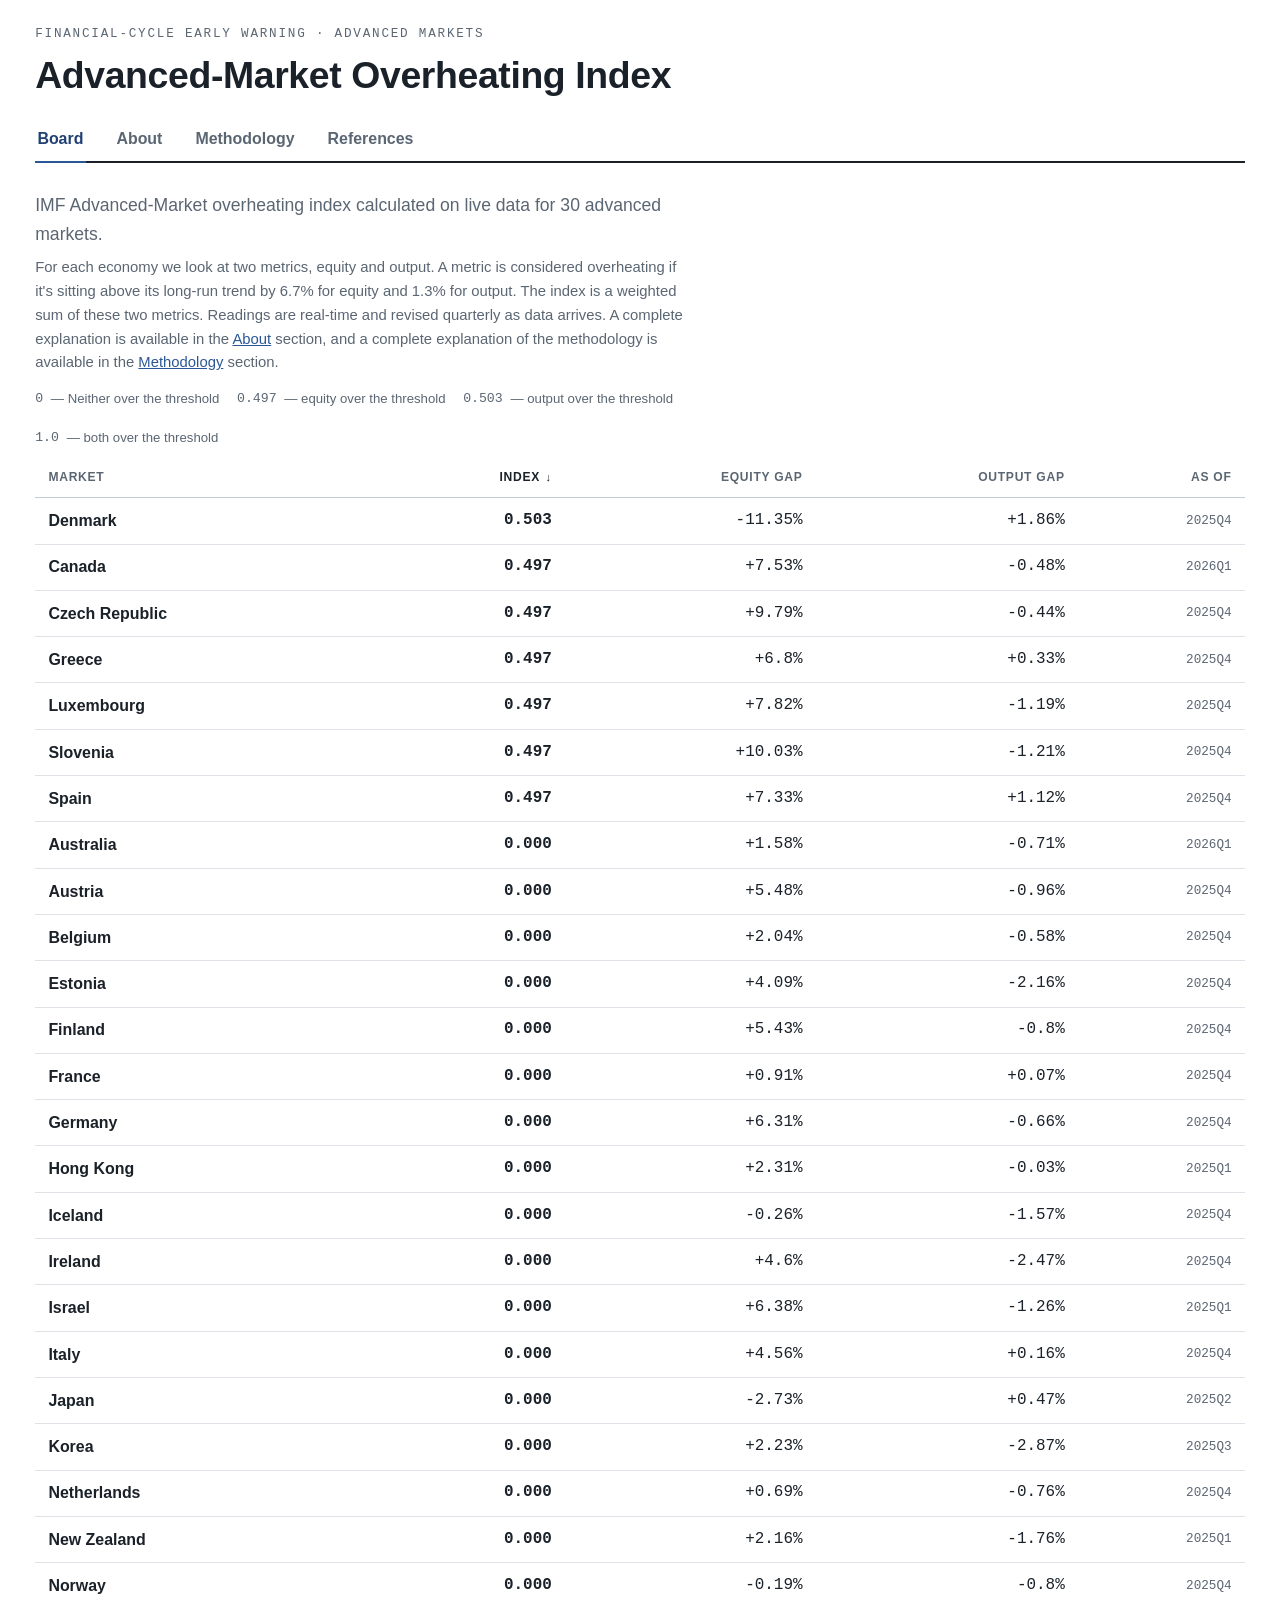
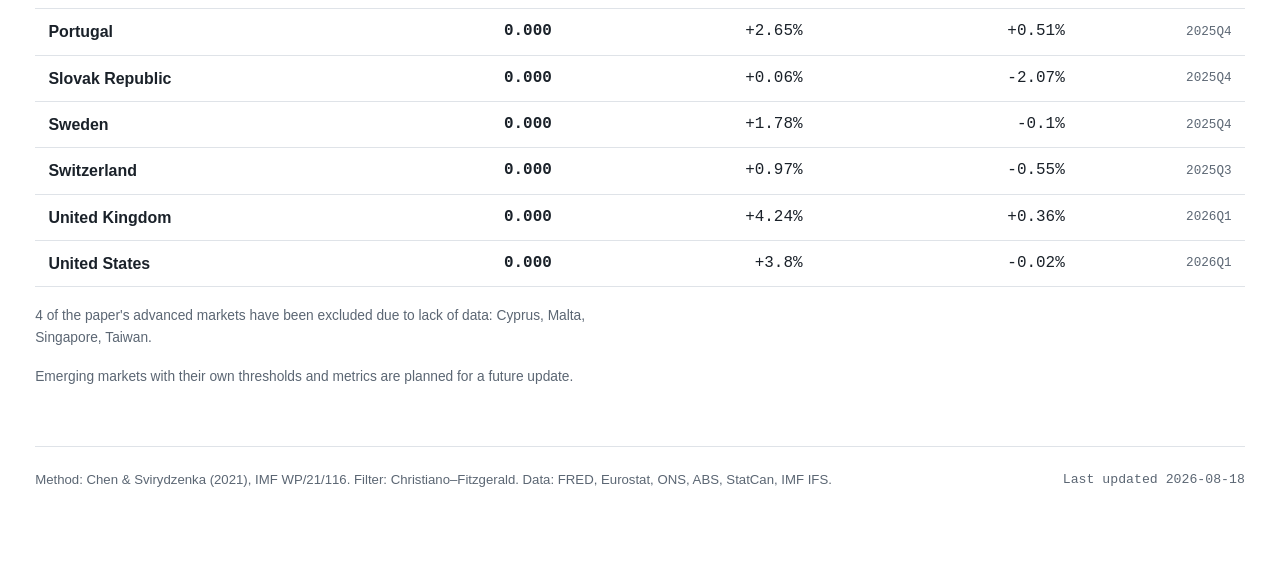
==== docs/index.html @ 06707bc1 "Advanced Market Overheating index" ====
<!doctype html>
<html lang="en">
<head>
<meta charset="utf-8">
<meta name="viewport" content="width=device-width,initial-scale=1">
<title>Advanced-Market Overheating Index</title>
<link rel="icon" href="data:image/svg+xml,<svg xmlns=%22http://www.w3.org/2000/svg%22 viewBox=%220 0 100 100%22><text y=%22.9em%22 font-size=%2290%22>🌡️</text></svg>">
<link rel="stylesheet" href="styles.css">
</head>
<body>
<div id="tt" role="status" aria-live="off"></div>
<div id="qmenu"></div>

<main class="wrap">
  <div class="mast">
    <div class="kicker">Financial-cycle early warning &middot; Advanced markets</div>
    <h1>Advanced-Market Overheating Index</h1>
    <nav class="tabs">
      <a class="tab active" href="index.html">Board</a>
      <a class="tab" href="about.html">About</a>
      <a class="tab" href="methodology.html">Methodology</a>
      <a class="tab" href="references.html">References</a>
    </nav>
  </div>

  <!-- ===================== BOARD ===================== -->
  <div class="view active" id="board">
    <section style="margin-top:26px">
      <div class="sec-head">
        <p class="lede">IMF Advanced-Market overheating index calculated on live data for
          <span id="ovN"></span> advanced markets.</p>
        <p class="boardnote">For each economy we look at two metrics, equity and output.
          A metric is considered overheating if it's sitting above its long-run trend by
          6.7% for equity and 1.3% for output. The index is a weighted sum of these two
          metrics. Readings are real-time and revised quarterly as data arrives.
          A complete explanation is available in the <a href="about.html">About</a>
          section, and a complete explanation of the methodology is available in the
          <a href="methodology.html">Methodology</a> section.</p>
        <div class="strip-legend" style="margin-top:12px">
          <span><span class="mono">0</span> — Neither over the threshold</span>
          <span><span class="mono">0.497</span> — equity over the threshold</span>
          <span><span class="mono">0.503</span> — output over the threshold</span>
          <span><span class="mono">1.0</span> — both over the threshold</span>
        </div>
      </div>
      <table class="board" id="board-table">
        <thead><tr>
          <th data-sort="name">Market</th>
          <th data-sort="oi"  class="r" aria-sort="descending">Index</th>
          <th data-sort="eq"  class="r">Equity gap</th>
          <th data-sort="gd"  class="r">Output gap</th>
          <th data-sort="q"   class="r">As of</th>
        </tr></thead>
        <tbody></tbody>
      </table>
      <p class="cap" id="coverage"></p>
      <p class="cap">Emerging markets with their own thresholds and metrics are planned for a future update.</p>
    </section>
    <footer>
      <span>Method: Chen &amp; Svirydzenka (2021), IMF WP/21/116. Filter: Christiano–Fitzgerald.
        Data: FRED, Eurostat, ONS, ABS, StatCan, IMF IFS.</span>
      <span id="ovVintage" class="mono"></span>
    </footer>
  </div>

  <!-- ===================== DETAIL ===================== -->
  <div class="view" id="detail">
    <button class="backbtn" id="back">&larr; All markets</button>
    <p class="eyebrow" id="dEyebrow">Advanced-market overheating</p>
    <div class="verdict" id="verdict"></div>
    <section>
      <figure>
        <div class="fig-head">
          <span class="fig-title">Real equity-price gap</span>
          <span class="fig-note">threshold <span class="mono">+6.7%</span> &middot; band 8–22 quarters</span>
        </div>
        <div id="chartEquity"></div>
      </figure>
      <figure>
        <div class="fig-head">
          <span class="fig-title">Output gap</span>
          <span class="fig-note">threshold <span class="mono">+1.3%</span> &middot; band 3–51 quarters</span>
        </div>
        <div id="chartGdp"></div>
      </figure>
    </section>
    <section>
      <div class="sec-head">
        <h2>The signal each quarter</h2>
        <p>Each cell is what the index would have measured at each quarter.
          Dark underlines mark systemic banking crises as defined by Laeven&ndash;Valencia
          (2026 update, WP/26/94). Because the crisis window is capped at five years,
          a fading tail indicates that the episode may have continued beyond that limit,
          but after the cap it is no longer considered a formal crisis by the database.
          The database observes 1970&ndash;2025.</p>
      </div>
      <figure>
        <div id="strip"></div>
        <div class="strip-legend">
          <span><span class="swatch" style="background:var(--calm)"></span> Calm</span>
          <span><span class="swatch" style="background:var(--heat-1)"></span> One signal over threshold</span>
          <span><span class="swatch" style="background:var(--heat-2)"></span> Both over threshold</span>
          <span><span class="swatch-line"></span> Systemic banking crisis, as defined by
            <a href="https://www.imf.org/en/publications/wp/issues/2026/05/14/systemic-banking-crises-database-1970-2025-576036" target="_blank" rel="noopener">Laeven &amp; Valencia</a></span>
          <span id="lvDots"><span class="swatch-dots"></span> Time not covered by Laeven &amp; Valencia (1970&ndash;2025)</span>
        </div>
      </figure>
      <div class="callout" id="dCaveat"></div>
    </section>
  </div>
</main>

<script src="index_data.js"></script>
<script>
const $=(s,el=document)=>el.querySelector(s);
const NS="http://www.w3.org/2000/svg";
const el=(t,a,p)=>{const e=document.createElementNS(NS,t);for(const k in a)e.setAttribute(k,a[k]);if(p)p.appendChild(e);return e;};
const qNum=q=>{const m=/^(\d{4})Q(\d)$/.exec(q);return +m[1]+(+m[2]-1)/4;};
const css=v=>getComputedStyle(document.documentElement).getPropertyValue(v).trim();
const byName=Object.fromEntries(DATA.countries.map(c=>[c.name,c]));
const tt=$("#tt");
function showTT(html,x,y){tt.innerHTML=html;tt.style.opacity=1;const w=tt.offsetWidth,h=tt.offsetHeight;
  let L=x+14,T=y-h-12;if(L+w>innerWidth-8)L=x-w-14;if(T<8)T=y+16;tt.style.left=L+"px";tt.style.top=T+"px";}
function hideTT(){tt.style.opacity=0;}
const sign=v=>(v>0?"+":"")+v;

/* ---------- board grid ---------- */
(function(){
  $("#ovN").textContent=DATA.summary.n;
  const tbody=$("#board-table tbody");
  const key={name:c=>c.name,oi:c=>c.latest.oi,eq:c=>c.latest.eq,gd:c=>c.latest.gd,q:c=>c.latest.q};
  let sortBy="oi",desc=true;
  function draw(){
    const rows=[...DATA.countries].sort((a,b)=>{
      const x=key[sortBy](a),y=key[sortBy](b);
      const d=typeof x==="string"?x.localeCompare(y):x-y;
      return (desc?-d:d)||a.name.localeCompare(b.name);   // name breaks every tie
    });
    tbody.innerHTML="";
    rows.forEach(c=>{
      const L=c.latest,tr=document.createElement("tr");
      tr.tabIndex=0; tr.setAttribute("role","link");
      tr.setAttribute("aria-label",`${c.name}, index ${L.oi.toFixed(3)}, equity gap ${sign(L.eq)} percent, output gap ${sign(L.gd)} percent, as of ${L.q}`);
      tr.innerHTML=`<td class="nm">${c.name}</td>
        <td class="oi">${L.oi.toFixed(3)}</td>
        <td class="num">${sign(L.eq)}%</td>
        <td class="num">${sign(L.gd)}%</td>
        <td class="q">${L.q}</td>`;
      tr.addEventListener("click",()=>showDetail(c.name));
      tr.addEventListener("keydown",e=>{if(e.key==="Enter"||e.key===" "){e.preventDefault();showDetail(c.name);}});
      tbody.appendChild(tr);
    });
    $("#board-table").querySelectorAll("th[data-sort]").forEach(th=>{
      const on=th.dataset.sort===sortBy;
      th.classList.toggle("sorted",on);
      if(on)th.setAttribute("aria-sort",desc?"descending":"ascending"); else th.removeAttribute("aria-sort");
    });
  }
  $("#board-table").querySelectorAll("th[data-sort]").forEach(th=>{
    th.addEventListener("click",()=>{
      const k=th.dataset.sort;
      if(k===sortBy)desc=!desc; else {sortBy=k;desc=k!=="name";}  // text sorts A-Z, numbers high-first
      draw();
    });
  });
  draw();
  $("#coverage").innerHTML=`${DATA.dropped.length} of the paper's advanced markets have been
    excluded due to lack of data: ${DATA.dropped.join(", ")}.`;
  const vs=DATA.countries.map(c=>c.vintage).filter(Boolean).sort();
  $("#ovVintage").textContent="Last updated "+(vs[vs.length-1]||"");
})();

/* ---------- charts ---------- */
function niceTicks(a,b,n){const span=b-a,step0=span/n,mag=Math.pow(10,Math.floor(Math.log10(step0)));
  const norm=step0/mag,step=(norm>=5?5:norm>=2?2:norm>=1?1:0.5)*mag;
  const out=[];for(let t=Math.ceil(a/step)*step;t<=b+1e-9;t+=step)out.push(+t.toFixed(2));return out;}
function lineChart(hostSel,opts){
  const host=$(hostSel); host.innerHTML="";
  const {pts,threshold,name}=opts, W=880,H=opts.height||230,padL=44,padR=16,padT=16,padB=26;
  const xs=[],ys=[];pts.forEach(p=>{if(p.y!=null){xs.push(p.x);ys.push(p.y);}});
  if(!xs.length)return; if(threshold!=null)ys.push(threshold);
  const x0=Math.min(...xs),x1=Math.max(...xs);let y0=Math.min(...ys),y1=Math.max(...ys);
  const pad=(y1-y0)*0.1||1;y0-=pad;y1+=pad;
  const sx=v=>padL+(v-x0)/(x1-x0)*(W-padL-padR),sy=v=>padT+(1-(v-y0)/(y1-y0))*(H-padT-padB);
  const svg=el("svg",{viewBox:`0 0 ${W} ${H}`,class:"chart",role:"img","aria-label":opts.aria||name},host);
  if(threshold!=null){el("rect",{x:padL,y:padT,width:W-padL-padR,height:Math.max(sy(threshold)-padT,0),fill:css('--zone')},svg);}
  niceTicks(y0,y1,4).forEach(tk=>{const gy=sy(tk);
    el("line",{x1:padL,x2:W-padR,y1:gy,y2:gy,stroke:css('--grid'),"stroke-width":1},svg);
    const t=el("text",{x:padL-8,y:gy+3.5,fill:css('--muted'),"font-size":11,"text-anchor":"end","font-family":css('--mono')},svg);
    t.textContent=(tk>0?"+":"")+tk;});
  if(y0<0&&y1>0)el("line",{x1:padL,x2:W-padR,y1:sy(0),y2:sy(0),stroke:css('--border-strong'),"stroke-width":1},svg);
  if(threshold!=null)el("line",{x1:padL,x2:W-padR,y1:sy(threshold),y2:sy(threshold),stroke:css('--heat-1'),"stroke-width":1.5,"stroke-dasharray":"5 4"},svg);
  for(let yr=Math.ceil(x0/10)*10;yr<=x1;yr+=10){const t=el("text",{x:sx(yr),y:H-8,fill:css('--muted'),"font-size":11,"text-anchor":"middle","font-family":css('--mono')},svg);t.textContent=yr;}
  let d="",started=false;pts.forEach(p=>{if(p.y==null){started=false;return;}d+=(started?"L":"M")+sx(p.x).toFixed(1)+" "+sy(p.y).toFixed(1)+" ";started=true;});
  el("path",{d,fill:"none",stroke:css('--data'),"stroke-width":2,"stroke-linejoin":"round","stroke-linecap":"round"},svg);
  const last=[...pts].reverse().find(p=>p.y!=null);
  if(last)el("circle",{cx:sx(last.x),cy:sy(last.y),r:3.4,fill:css('--data'),stroke:css('--surface'),"stroke-width":1.5},svg);
  const cross=el("line",{x1:0,x2:0,y1:padT,y2:H-padB,stroke:css('--border-strong'),"stroke-width":1,opacity:0},svg);
  const dot=el("circle",{r:4,fill:css('--data'),stroke:css('--surface'),"stroke-width":1.5,opacity:0},svg);
  const hit=el("rect",{x:padL,y:padT,width:W-padL-padR,height:H-padT-padB,fill:"transparent"},svg);hit.style.cursor="crosshair";
  svg.addEventListener("mousemove",ev=>{const r=svg.getBoundingClientRect(),mx=(ev.clientX-r.left)/r.width*W;
    let best=null,bd=1e9;pts.forEach(p=>{if(p.y==null)return;const dd=Math.abs(sx(p.x)-mx);if(dd<bd){bd=dd;best=p;}});
    if(!best)return;const gx=sx(best.x);cross.setAttribute("x1",gx);cross.setAttribute("x2",gx);cross.setAttribute("opacity",1);
    dot.setAttribute("cx",gx);dot.setAttribute("cy",sy(best.y));dot.setAttribute("opacity",1);
    showTT(`<div class="tq">${best.q}</div>${name}: <b>${(best.y>0?'+':'')+best.y}%</b>`,ev.clientX,ev.clientY);});
  svg.addEventListener("mouseleave",()=>{hideTT();cross.setAttribute("opacity",0);dot.setAttribute("opacity",0);});
}
function buildStrip(rows,c){
  const crises=c.crises;
  const host=$("#strip");host.innerHTML="";
  // cells are at least 12px wide; short histories stretch to fill the figure exactly,
  // long ones keep the minimum and scroll horizontally
  const MIN=12,H=136,padL=8,padR=8,padT=14,padB=32,n=rows.length;
  const avail=host.clientWidth-padL-padR;
  const cw=Math.max(MIN,avail>0?avail/n:MIN);
  const W=padL+padR+n*cw;
  const x0=qNum(rows[0].q),x1=qNum(rows[n-1].q)+0.25,sx=v=>padL+(v-x0)/(x1-x0)*(W-padL-padR);
  const svg=el("svg",{viewBox:`0 0 ${W} ${H}`,width:W,height:H,class:"stripchart",role:"img","aria-label":"Overheating index by quarter"},host);
  const col=r=>r.oi>=0.99?css('--heat-2'):r.oi>0?css('--heat-1'):css('--calm');
  const yTop=padT,yH=H-padT-padB;
  const gap=Math.max(1.4,cw*0.12);
  rows.forEach((r,i)=>{const rx=sx(qNum(r.q));const rect=el("rect",{x:rx.toFixed(2),y:yTop,width:(cw-gap).toFixed(2),height:yH,rx:1.5,fill:col(r),"data-i":i},svg);rect.style.cursor="pointer";});
  const y0=Math.ceil(qNum(rows[0].q)/5)*5;
  for(let yr=y0;yr<=qNum(rows[n-1].q);yr+=5){const gx=sx(yr);
    el("line",{x1:gx,x2:gx,y1:yTop+yH,y2:yTop+yH+4,stroke:css('--border-strong'),"stroke-width":1},svg);
    const t=el("text",{x:gx,y:H-8,fill:css('--muted'),"font-size":11,"text-anchor":"middle","font-family":css('--mono')},svg);t.textContent=yr;}
  // Laeven-Valencia systemic banking-crisis eras: dark underline beneath the cells.
  // Truncated end dates (durations capped at 5 yrs in the database) trail off in a fade.
  // Outside the observation window of the database (1970-2025) the track turns dotted:
  // there, "no bar" means "no data", not "no crisis".
  const LV0=1970,LV1=2026,yBar=yTop+yH+6,hBar=3.5;  // L&V WP/26/94 observes 1970-2025
  // draw the "not covered" track only when the uncovered span exceeds a year — invisible
  // today, it re-appears by itself as post-2025 quarters accumulate ahead of the next update
  let dotsDrawn=false;
  const dotted=(a,b)=>{if(b-a<=1)return;dotsDrawn=true;
    el("line",{x1:sx(a).toFixed(2),x2:sx(b).toFixed(2),y1:yBar+hBar/2,y2:yBar+hBar/2,
      stroke:css('--border-strong'),"stroke-width":1.5,"stroke-dasharray":"2 5"},svg);};
  dotted(x0,Math.min(x1,LV0));
  dotted(Math.max(x0,LV1),x1);
  const dl=$("#lvDots");if(dl)dl.style.display=dotsDrawn?"":"none";
  if(crises&&crises.length){
    const defs=el("defs",{},svg);
    const gr=el("linearGradient",{id:"lvfade",x1:0,y1:0,x2:1,y2:0},defs);
    el("stop",{offset:"0%","stop-color":css('--ink'),"stop-opacity":.8},gr);
    el("stop",{offset:"100%","stop-color":css('--ink'),"stop-opacity":0},gr);
    crises.forEach(ep=>{
      const xA=Math.max(x0,ep.start),xB=Math.min(x1,ep.end+1);
      if(xB<=xA)return;
      el("rect",{x:sx(xA).toFixed(2),y:yBar,width:(sx(xB)-sx(xA)).toFixed(2),height:hBar,rx:1,
        fill:css('--ink'),opacity:.8},svg);
      if(ep.truncated&&ep.end+1<x1){
        const fB=Math.min(x1,ep.end+2.5);
        el("rect",{x:sx(xB).toFixed(2),y:yBar,width:(sx(fB)-sx(xB)).toFixed(2),height:hBar,
          fill:"url(#lvfade)"},svg);}
    });}
  host.scrollLeft=host.scrollWidth; // land on the most recent quarters
  svg.addEventListener("mousemove",ev=>{const t=ev.target;if(t.tagName!=="rect"||t.getAttribute("data-i")===null){hideTT();return;}
    const r=rows[+t.getAttribute("data-i")];const st=r.oi>=0.99?"Both over threshold":r.oi>0?(r.fe?"Equity over threshold":"Output over threshold"):"Calm";
    const yr=Math.floor(qNum(r.q));
    const ep=(crises||[]).find(e=>yr>=e.start&&yr<=e.end);
    const cx=ep?`<br>Systemic banking crisis${ep.borderline?" (borderline)":""} — L&amp;V`
      :(yr<1970||yr>2025)?`<br>not covered by Laeven–Valencia (1970–2025)`:"";
    showTT(`<div class="tq">${r.q}</div>OI <b>${r.oi.toFixed(3)}</b> &middot; ${st}${cx}`,ev.clientX,ev.clientY);});
  svg.addEventListener("mouseleave",hideTT);
  svg.addEventListener("click",ev=>{const t=ev.target;
    if(t.tagName!=="rect"||t.getAttribute("data-i")===null)return;
    ev.stopPropagation();hideTT();
    openQMenu(c,rows[+t.getAttribute("data-i")],ev.clientX,ev.clientY);});
}
/* click-a-quarter popover: source-data links for the chosen quarter */
const qm=$("#qmenu");
function openQMenu(c,r,x,y){
  const yr=Math.floor(qNum(r.q)),now=new Date().getFullYear();
  const win=rid=>`https://fred.stlouisfed.org/series/${rid}?cosd=${yr-3}-01-01&coed=${Math.min(yr+3,now)}-12-31`;
  const A=(href,txt)=>`<a href="${href}" target="_blank" rel="noopener">${txt} &nearr;</a>`;
  let h=`<div class="tq">${c.name} &middot; ${r.q}</div>`;
  if(c.links.equity)h+=c.links.equity.p==="fred"
    ?A(win(c.links.equity.rid),`Share prices around ${yr} — FRED`)
    :A(`https://db.nomics.world/IMF/IFS/${c.links.equity.rid}`,"Share prices — IMF IFS");
  if(c.links.gdp)h+=c.links.gdp.p==="fred"
    ?A(win(c.links.gdp.rid),`Real GDP around ${yr} — FRED`)
    :A(`https://db.nomics.world/IMF/IFS/${c.links.gdp.rid}`,"Real GDP — IMF IFS");
  const ep=(c.crises||[]).find(e=>yr>=e.start&&yr<=e.end);
  if(ep)h+=`<div class="cx">Systemic banking crisis era (Laeven&ndash;Valencia${ep.borderline?", borderline":""}), ${ep.start}&ndash;${ep.end}${ep.truncated?" (capped)":""}</div>`;
  else if(yr<1970||yr>2025)h+=`<div class="cx">This quarter is outside the Laeven&ndash;Valencia
    database&#39;s observation window (1970&ndash;2025) — it can neither confirm nor rule out
    a crisis here.</div>`;
  qm.innerHTML=h;qm.style.display="block";
  const w=qm.offsetWidth,hh=qm.offsetHeight;
  qm.style.left=Math.min(x+12,innerWidth-w-8)+"px";
  qm.style.top=Math.min(y+12,innerHeight-hh-8)+"px";
}
document.addEventListener("click",e=>{if(qm.style.display==="block"&&!qm.contains(e.target))qm.style.display="none";});
document.addEventListener("keydown",e=>{if(e.key==="Escape")qm.style.display="none";});

/* ---------- detail ---------- */
let current=null;
function renderDetail(c){
  const L=c.latest;
  $("#dEyebrow").textContent=`Advanced-market overheating · ${c.name}`;
  $("#verdict").innerHTML=`
    <div class="dial"><div class="num">${L.oi.toFixed(3)}</div></div>
    <div class="vbody">
      <h2>${c.name} &mdash; ${L.q}</h2>
      <div class="readouts">
        <div class="readout"><div class="k">Equity-price gap</div>
          <div class="v">${sign(L.eq)}% <small>vs +${DATA.thresholds.equity}% threshold</small></div></div>
        <div class="readout"><div class="k">Output gap</div>
          <div class="v">${sign(L.gd)}% <small>vs +${DATA.thresholds.gdp}% threshold</small></div></div>
      </div>
    </div>`;
  lineChart("#chartEquity",{pts:c.equity.map(d=>({q:d.q,x:qNum(d.q),y:d.v})),threshold:DATA.thresholds.equity,name:"Equity gap",aria:`Real equity-price gap for ${c.name}`});
  lineChart("#chartGdp",{pts:c.gdp.map(d=>({q:d.q,x:qNum(d.q),y:d.v})),threshold:DATA.thresholds.gdp,name:"Output gap",height:210,aria:`Output gap for ${c.name}`});
  buildStrip(c.oi_hist,c);
  $("#dCaveat").innerHTML=`<b>Latest reading ${L.q}.</b><br>
    See <a href="methodology.html">Methodology</a> for how real-time readings work.`;
}

/* ---------- view routing (board <-> country detail; prose lives on its own pages) ---------- */
function setView(v){for(const id of ["board","detail"])$("#"+id).classList.toggle("active",id===v);}
function showBoard(){current=null;setView("board");history.replaceState(null,"","#");window.scrollTo(0,0);}
function showDetail(name){const c=byName[name];if(!c)return;current=name;setView("detail");
  renderDetail(c);history.replaceState(null,"","#"+encodeURIComponent(name));window.scrollTo(0,0);}
$("#back").addEventListener("click",showBoard);

/* deep-link on load (legacy tab hashes redirect to their own pages) */
(function(){const h=decodeURIComponent(location.hash.slice(1));
  if(h==="about")location.replace("about.html");
  else if(h==="methodology")location.replace("methodology.html");
  else if(h==="references")location.replace("references.html");
  else if(h&&byName[h])showDetail(h);})();
</script>
</body>
</html>
---- docs/styles.css ----
:root{
  color-scheme:light;
  --bg:#ffffff; --surface:#ffffff; --surface-2:#f4f6f8; --ink:#1a2129; --muted:#5b6673;
  --border:#dfe3e8; --border-strong:#c4cbd3;
  --calm:#7a828c; --heat-1:#b8701c; --heat-2:#a4323f; --data:#2b5797;
  --accent:#2b5797; --accent-ink:#204074;
  --zone:rgba(184,112,28,.10); --grid:rgba(26,33,41,.07);
  --sans:"Helvetica Neue",Helvetica,Arial,system-ui,-apple-system,sans-serif;
  --mono:ui-monospace,"SF Mono",SFMono-Regular,Menlo,Consolas,monospace;
}
*{box-sizing:border-box}
body{margin:0;background:var(--bg);color:var(--ink);font-family:var(--sans);
  line-height:1.6;-webkit-font-smoothing:antialiased;font-size:15.5px}
.wrap{max-width:1440px;margin:0 auto;padding:0 clamp(16px,4vw,32px) 72px;zoom:1.1}
h1,h2,h3{font-weight:600;text-wrap:balance;line-height:1.2;margin:0;letter-spacing:-.01em}
h1{font-size:clamp(25px,4vw,34px)}
h2{font-size:clamp(19px,2.6vw,23px)}
h3{font-size:15.5px;font-weight:700}
p{margin:0}
a{color:var(--accent)}
.eyebrow{font-family:var(--mono);font-size:11.5px;letter-spacing:.14em;text-transform:uppercase;
  color:var(--muted);margin:0 0 12px}
.lede{font-size:16px;color:var(--muted);max-width:72ch;margin:12px 0 0}
.mono{font-family:var(--mono);font-variant-numeric:tabular-nums}

/* masthead + tabs */
.mast{border-bottom:2px solid var(--ink);margin-bottom:6px;padding:22px 0 0}
.mast .kicker{font-family:var(--mono);font-size:11.5px;letter-spacing:.14em;text-transform:uppercase;color:var(--muted)}
.mast h1{margin-top:8px;margin-bottom:16px}
.tabs{display:flex;gap:0}
.tab{appearance:none;background:none;border:0;border-bottom:2px solid transparent;margin-bottom:-2px;
  font:inherit;font-weight:600;font-size:14.5px;color:var(--muted);padding:9px 2px;margin-right:26px;cursor:pointer}
.tab:hover{color:var(--ink)}
.tab.active{color:var(--accent-ink);border-bottom-color:var(--accent)}

section{margin-top:clamp(30px,5vw,44px)}
.sec-head{max-width:72ch;margin-bottom:18px}
.sec-head p{color:var(--muted);margin-top:8px}
.view{display:none} .view.active{display:block}

/* country board table */
.boardnote{font-size:13.5px;color:var(--muted);max-width:80ch;margin-top:12px}
.boardnote b{color:var(--ink)}
table.board{width:100%;border-collapse:collapse;font-size:14.5px;margin-top:18px}
table.board thead th{font-size:11px;letter-spacing:.06em;text-transform:uppercase;color:var(--muted);
  font-weight:600;text-align:left;padding:0 12px 9px;border-bottom:1px solid var(--border-strong);
  cursor:pointer;user-select:none;white-space:nowrap}
table.board thead th.r{text-align:right}
table.board thead th:hover{color:var(--ink)}
table.board thead th.sorted{color:var(--ink)}
table.board thead th.sorted::after{content:"↓";margin-left:5px;font-size:10px}
table.board thead th.sorted[aria-sort="ascending"]::after{content:"↑"}
table.board td{padding:9px 12px;border-bottom:1px solid var(--border)}
table.board tbody tr{cursor:pointer;transition:background .12s}
table.board tbody tr:hover{background:var(--surface-2)}
table.board tbody tr:focus-visible{outline:2px solid var(--accent);outline-offset:-2px}
table.board td.nm{font-weight:600}
table.board td.num,table.board td.oi{font-family:var(--mono);font-variant-numeric:tabular-nums;
  text-align:right;white-space:nowrap}
table.board td.oi{font-weight:600}
table.board td.q{font-family:var(--mono);font-size:11.5px;color:var(--muted);text-align:right}
@media (max-width:560px){
  table.board{font-size:13.5px}
  table.board td,table.board thead th{padding-left:7px;padding-right:7px}
}
.cap{font-size:12.5px;color:var(--muted);margin-top:16px;max-width:74ch}

/* detail view */
.backbtn{background:none;border:0;color:var(--accent);font:inherit;font-size:14px;cursor:pointer;
  display:inline-flex;align-items:center;gap:7px;padding:6px 0;margin:8px 0 2px}
.backbtn:hover{text-decoration:underline}
.verdict{margin-top:8px;background:var(--surface);border:1px solid var(--border);border-radius:5px;
  padding:clamp(18px,3vw,26px);display:grid;grid-template-columns:auto 1fr;gap:clamp(20px,4vw,38px);align-items:center}
.dial{display:flex;flex-direction:column;align-items:center;gap:9px;min-width:120px}
.dial .num{font-family:var(--mono);font-size:46px;font-weight:600;line-height:1;letter-spacing:-.02em}
.vbody h2{margin-bottom:16px}
.readouts{display:flex;flex-wrap:wrap;gap:10px}
.readout{background:var(--surface-2);border:1px solid var(--border);border-radius:4px;padding:10px 13px;flex:1;min-width:150px}
.readout .k{font-size:11.5px;color:var(--muted);margin-bottom:5px}
.readout .v{font-family:var(--mono);font-variant-numeric:tabular-nums;font-size:18px;font-weight:600}
.readout .v small{font-size:11.5px;font-weight:500;color:var(--muted)}

figure{margin:0;background:var(--surface);border:1px solid var(--border);border-radius:5px;
  padding:clamp(15px,2.4vw,20px);overflow:hidden}
figure+figure{margin-top:14px}
.fig-head{display:flex;justify-content:space-between;align-items:baseline;gap:16px;flex-wrap:wrap;margin-bottom:4px}
.fig-title{font-weight:700;font-size:14.5px}
.fig-note{font-size:12px;color:var(--muted)}
.chart{width:100%;height:auto;display:block;overflow:visible}
#strip{overflow-x:auto;padding-bottom:2px}
.stripchart{display:block}
.strip-legend{display:flex;gap:16px;flex-wrap:wrap;margin-top:13px;font-size:12px;color:var(--muted)}
.strip-legend span{display:inline-flex;align-items:center;gap:7px}
.swatch{width:11px;height:11px;border-radius:2px;display:inline-block}
.swatch-line{width:18px;height:3.5px;border-radius:1px;display:inline-block;background:var(--ink);opacity:.8}
.swatch-dots{width:18px;height:0;display:inline-block;border-top:2px dotted var(--border-strong)}

/* about / method */
.prose{max-width:74ch}
.prose p{margin-top:12px;color:var(--ink)}
.prose h3{margin-top:28px;color:var(--ink)}
.prose .muted{color:var(--muted)}
table.defs{width:100%;border-collapse:collapse;font-size:14px;margin-top:14px}
table.defs th,table.defs td{text-align:left;padding:9px 12px;border-bottom:1px solid var(--border);vertical-align:top}
table.defs thead th{font-size:11.5px;letter-spacing:.04em;text-transform:uppercase;color:var(--muted);font-weight:600}
table.defs td.num{font-family:var(--mono);font-variant-numeric:tabular-nums;white-space:nowrap}
.eqbox{background:var(--surface-2);border:1px solid var(--border);border-radius:5px;
  padding:14px 18px;margin:16px 0;font-family:var(--mono);font-size:14px;overflow-x:auto}
.eqbox .lbl{color:var(--muted);font-size:12px;margin-bottom:6px;font-family:var(--mono)}
/* serif math for the filter formulas */
.eq{display:inline-flex;align-items:center;gap:10px;min-width:min-content;white-space:nowrap;
  font-family:Georgia,"Times New Roman",serif;font-size:16.5px;color:var(--ink)}
.eq i{font-style:italic}
.eq sub,.eq sup{font-size:.68em;font-style:italic}
.eq .op{color:var(--muted)}
.frac{display:inline-flex;flex-direction:column;text-align:center;margin:0 .15em;vertical-align:middle}
.frac .fn{padding:0 .45em 2px}
.frac .fd{border-top:1.3px solid currentColor;padding:2px .45em 0}
.sum{display:inline-flex;align-items:center}
.sum .lim{display:inline-flex;flex-direction:column;font-size:.55em;line-height:1.15;
  font-style:italic;margin-left:2px;text-align:center}
table.vars{width:100%;border-collapse:collapse;font-size:14px;margin-top:8px}
table.vars td{padding:7px 10px;border-bottom:1px solid var(--border);vertical-align:top}
table.vars td:first-child{font-family:Georgia,serif;font-style:italic;white-space:nowrap;width:1%;
  padding-right:24px;color:var(--ink)}
table.vars td:last-child{color:var(--muted)}
table.vars sub{font-style:italic}
/* references */
.reflist{list-style:none;padding:0;margin:14px 0 0;display:flex;flex-direction:column;gap:16px;max-width:78ch}
.reflist li{padding-left:0;font-size:14.5px;line-height:1.55}
.reflist .who{font-weight:600}
.reflist .what{font-style:italic}
.reflist .note{display:block;color:var(--muted);font-size:13px;margin-top:2px}
.reflist a{word-break:break-all}
.note-list{list-style:none;padding:0;margin:12px 0 0;display:flex;flex-direction:column;gap:11px}
.note-list li{padding-left:18px;position:relative;color:var(--muted);font-size:14px;max-width:76ch}
.note-list li::before{content:"";position:absolute;left:0;top:9px;width:6px;height:6px;background:var(--border-strong)}
.note-list b{color:var(--ink)}
.callout{background:var(--surface-2);border:1px solid var(--border);border-left:3px solid var(--accent);
  border-radius:4px;padding:14px 16px;font-size:13.5px;margin-top:16px;max-width:78ch}

footer{margin-top:52px;padding-top:20px;border-top:1px solid var(--border);
  font-size:12px;color:var(--muted);display:flex;justify-content:space-between;gap:16px;flex-wrap:wrap}

#tt{position:fixed;pointer-events:none;z-index:50;background:var(--surface);border:1px solid var(--border-strong);
  border-radius:4px;padding:7px 10px;font-size:12px;box-shadow:0 4px 16px rgba(0,0,0,.14);opacity:0;
  transition:opacity .08s;font-family:var(--mono);font-variant-numeric:tabular-nums;white-space:nowrap;font-size:13px}
#tt .tq{color:var(--muted);margin-bottom:3px;font-size:12px}
#qmenu{position:fixed;z-index:60;background:var(--surface);border:1px solid var(--border-strong);
  border-radius:5px;padding:12px 15px;box-shadow:0 6px 24px rgba(0,0,0,.16);display:none;
  min-width:240px;font-size:13.5px}
#qmenu .tq{font-family:var(--mono);font-variant-numeric:tabular-nums;font-size:11.5px;
  color:var(--muted);margin-bottom:7px}
#qmenu a{display:block;padding:3.5px 0;color:var(--accent);text-decoration:none}
#qmenu a:hover{text-decoration:underline}
#qmenu .cx{color:var(--muted);font-size:12px;margin-top:7px;border-top:1px solid var(--border);padding-top:7px}
:focus-visible{outline:2px solid var(--accent);outline-offset:2px;border-radius:2px}
@media (max-width:600px){ .verdict{grid-template-columns:1fr} }
@media (prefers-reduced-motion:reduce){*{transition:none!important}}
a.tab{text-decoration:none}
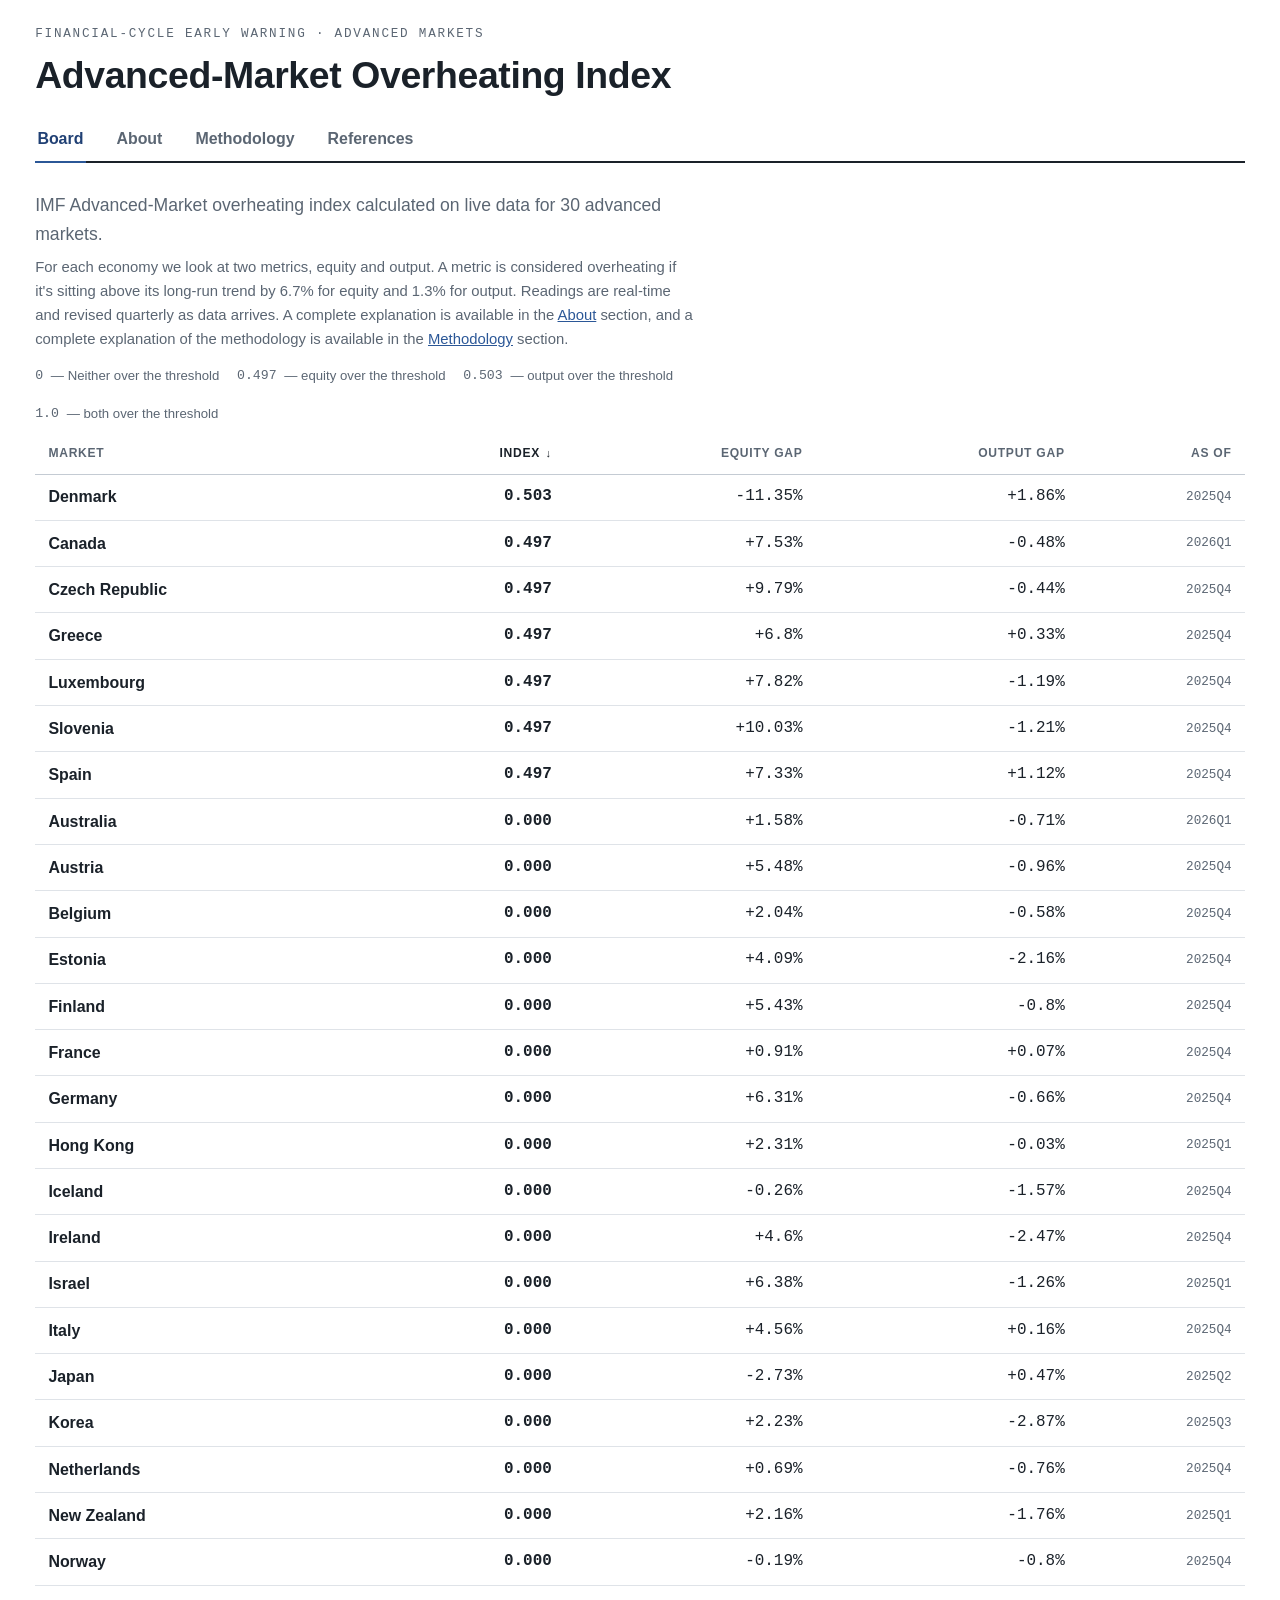
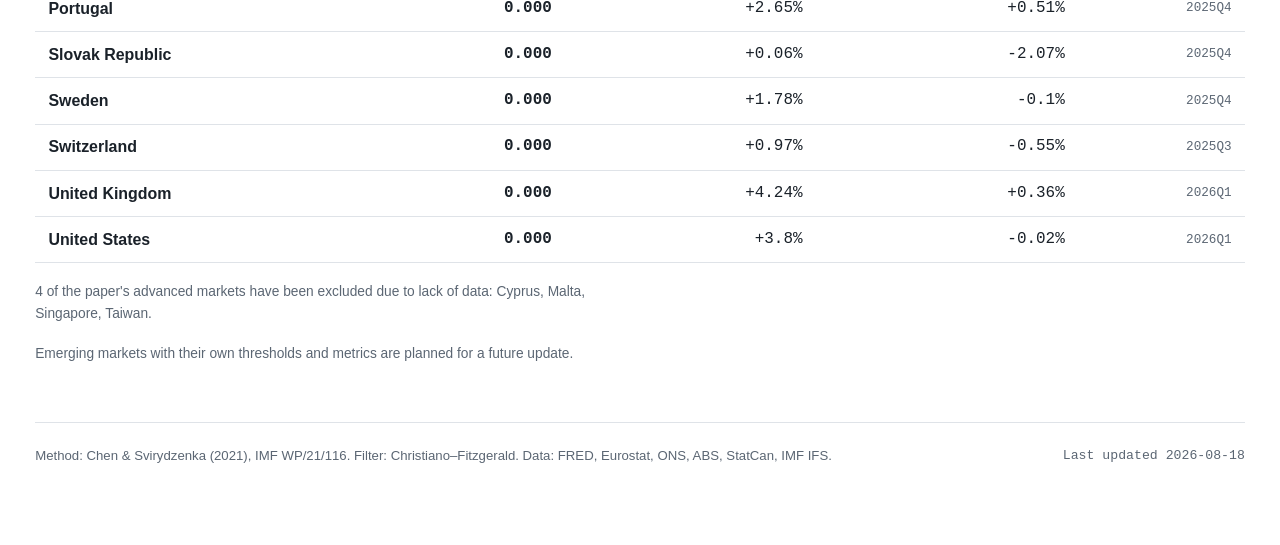
==== commit a0245a05: "Clarifying wording on methodology and other small wording changes" ====
--- a/docs/index.html
+++ b/docs/index.html
@@ -31,8 +31,7 @@
           <span id="ovN"></span> advanced markets.</p>
         <p class="boardnote">For each economy we look at two metrics, equity and output.
           A metric is considered overheating if it's sitting above its long-run trend by
-          6.7% for equity and 1.3% for output. The index is a weighted sum of these two
-          metrics. Readings are real-time and revised quarterly as data arrives.
+          6.7% for equity and 1.3% for output. Readings are real-time and revised quarterly as data arrives.
           A complete explanation is available in the <a href="about.html">About</a>
           section, and a complete explanation of the methodology is available in the
           <a href="methodology.html">Methodology</a> section.</p>
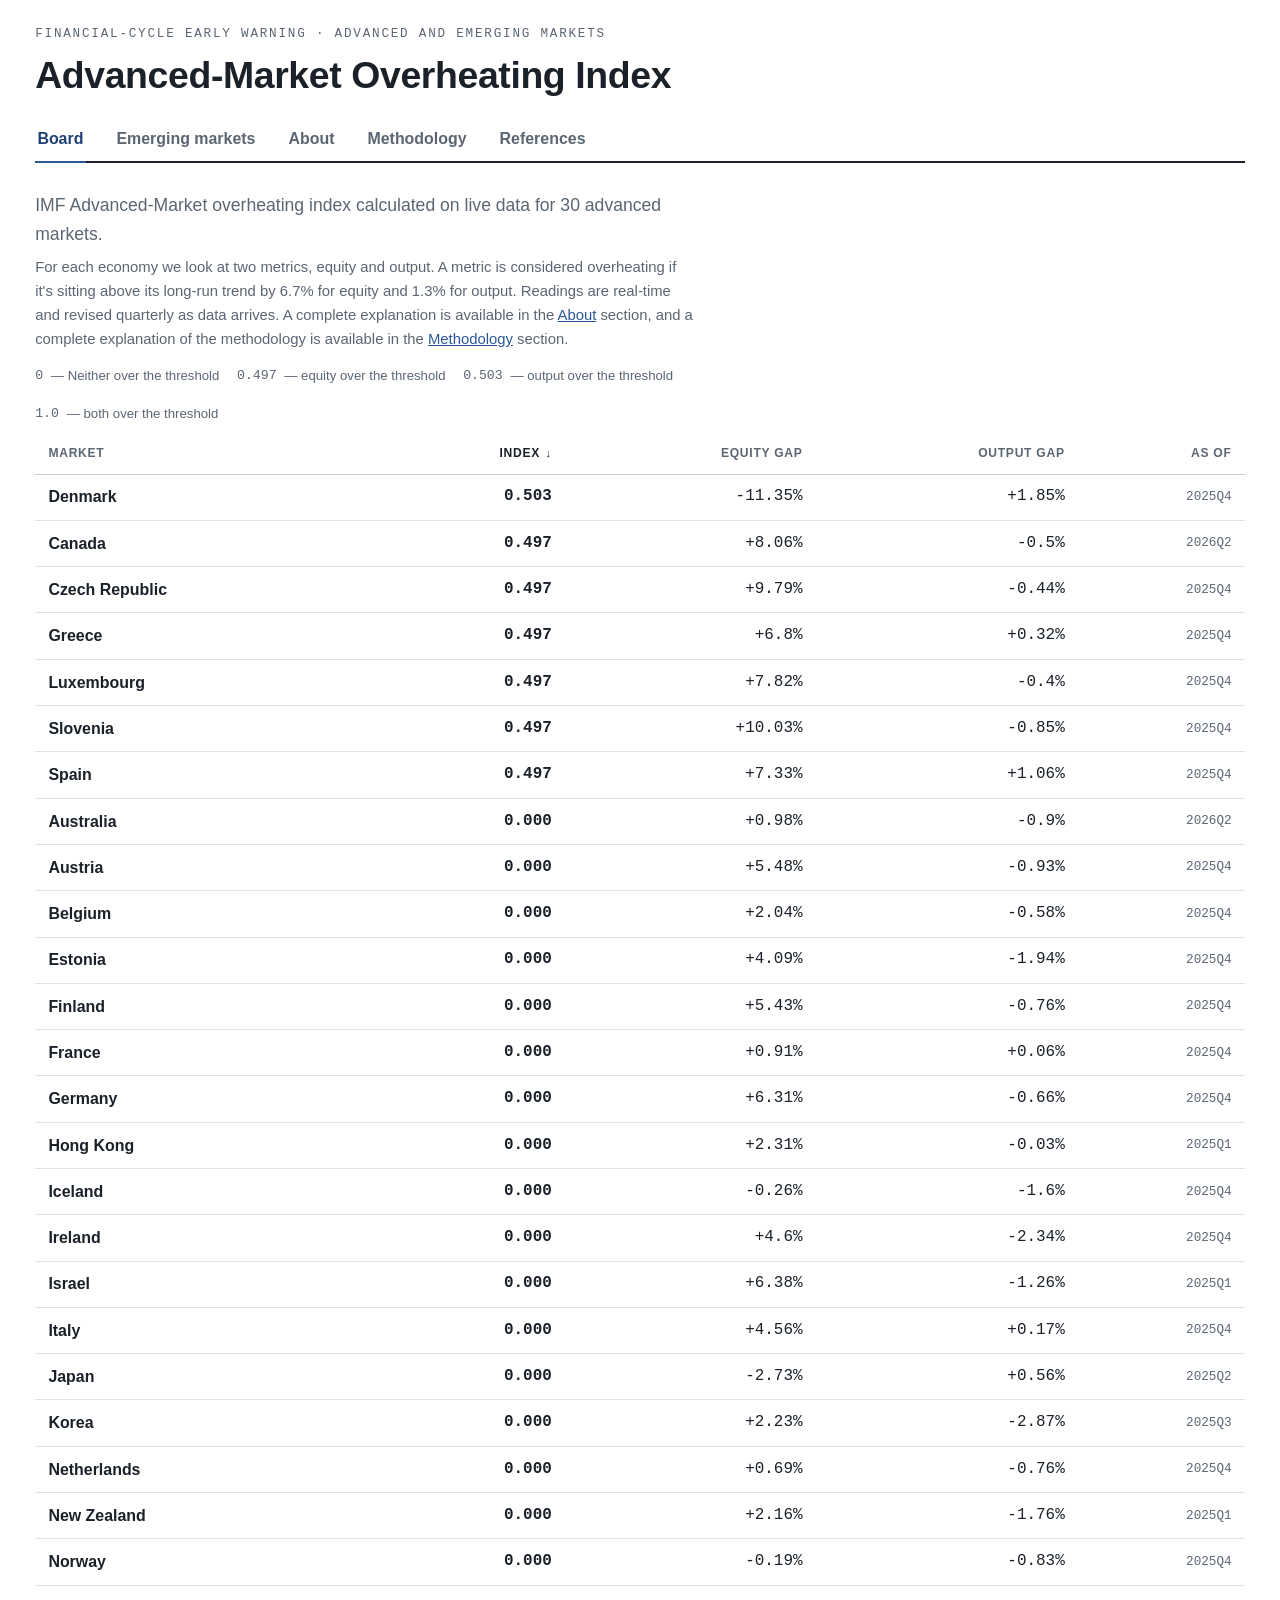
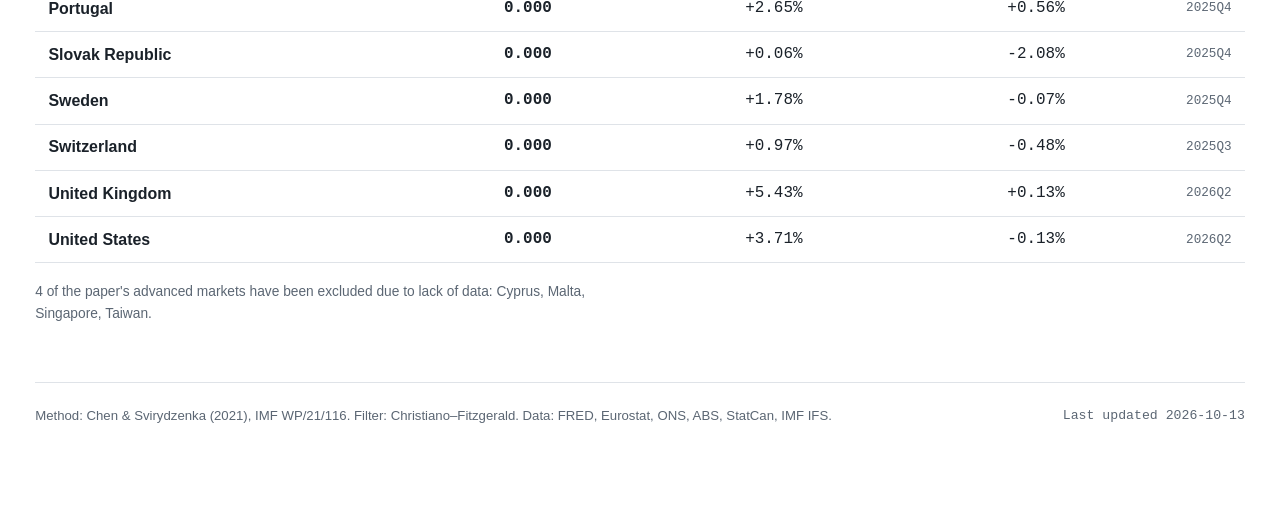
==== commit b21725d3: "Merge 333b6f404ec39e23c359df4bb31fa41fc5e46722 into d9644113a4d7f3dd0d676049d62daa44510a0055" ====
--- a/docs/index.html
+++ b/docs/index.html
@@ -3,7 +3,7 @@
 <head>
 <meta charset="utf-8">
 <meta name="viewport" content="width=device-width,initial-scale=1">
-<title>Advanced-Market Overheating Index</title>
+<title>Financial Cycles — Advanced-Market Overheating Index</title>
 <link rel="icon" href="data:image/svg+xml,<svg xmlns=%22http://www.w3.org/2000/svg%22 viewBox=%220 0 100 100%22><text y=%22.9em%22 font-size=%2290%22>🌡️</text></svg>">
 <link rel="stylesheet" href="styles.css">
 </head>
@@ -13,10 +13,11 @@
 
 <main class="wrap">
   <div class="mast">
-    <div class="kicker">Financial-cycle early warning &middot; Advanced markets</div>
-    <h1>Advanced-Market Overheating Index</h1>
+    <div class="kicker">Financial-cycle early warning &middot; Advanced and emerging markets</div>
+    <h1 id="pageTitle">Advanced-Market Overheating Index</h1>
     <nav class="tabs">
-      <a class="tab active" href="index.html">Board</a>
+      <a class="tab active" href="#board" data-view="board">Board</a>
+      <a class="tab" href="#emerging" data-view="emerging">Emerging markets</a>
       <a class="tab" href="about.html">About</a>
       <a class="tab" href="methodology.html">Methodology</a>
       <a class="tab" href="references.html">References</a>
@@ -53,13 +54,32 @@
         <tbody></tbody>
       </table>
       <p class="cap" id="coverage"></p>
-      <p class="cap">Emerging markets with their own thresholds and metrics are planned for a future update.</p>
     </section>
-    <footer>
-      <span>Method: Chen &amp; Svirydzenka (2021), IMF WP/21/116. Filter: Christiano–Fitzgerald.
-        Data: FRED, Eurostat, ONS, ABS, StatCan, IMF IFS.</span>
-      <span id="ovVintage" class="mono"></span>
-    </footer>
+  </div>
+
+  <!-- ===================== EMERGING MARKETS ===================== -->
+  <div class="view" id="emerging">
+    <section style="margin-top:26px">
+      <h2>Emerging-market cycle monitors</h2>
+      <p class="boardnote">Exploratory credit/equity/property index for <span id="emCount"></span>
+        emerging markets with complete data. The index uses thresholds
+        of +2.9%, +10.3%, and +7.5% and normalized weights of
+        0.242, 0.373, and 0.385, respectively. Filter bands are credit 5–43, equity 8–18,
+        and property 4–29 quarters. Markets without all three required series are excluded;
+        no partial index is calculated.</p>
+      <table class="board" id="em-board">
+        <thead><tr>
+          <th data-sort="name">Market</th>
+          <th data-sort="oi" class="r" aria-sort="descending">Index</th>
+          <th data-sort="credit" class="r">Credit gap</th>
+          <th data-sort="equity" class="r">Real equity gap</th>
+          <th data-sort="property" class="r">Property gap</th>
+          <th data-sort="q" class="r">As of</th>
+        </tr></thead>
+        <tbody></tbody>
+      </table>
+      <p class="cap" id="emCoverage"></p>
+    </section>
   </div>
 
   <!-- ===================== DETAIL ===================== -->
@@ -68,22 +88,36 @@
     <p class="eyebrow" id="dEyebrow">Advanced-market overheating</p>
     <div class="verdict" id="verdict"></div>
     <section>
-      <figure>
+      <figure id="equityFigure">
         <div class="fig-head">
           <span class="fig-title">Real equity-price gap</span>
-          <span class="fig-note">threshold <span class="mono">+6.7%</span> &middot; band 8–22 quarters</span>
+          <span class="fig-note" id="equityNote">threshold <span class="mono">+6.7%</span> &middot; band 8–22 quarters</span>
         </div>
         <div id="chartEquity"></div>
       </figure>
-      <figure>
+      <figure id="gdpFigure">
         <div class="fig-head">
           <span class="fig-title">Output gap</span>
-          <span class="fig-note">threshold <span class="mono">+1.3%</span> &middot; band 3–51 quarters</span>
+          <span class="fig-note" id="gdpNote">threshold <span class="mono">+1.3%</span> &middot; band 3–51 quarters</span>
         </div>
         <div id="chartGdp"></div>
       </figure>
+      <figure id="creditFigure" hidden>
+        <div class="fig-head">
+          <span class="fig-title">Credit gap</span>
+          <span class="fig-note" id="creditNote"></span>
+        </div>
+        <div id="chartCredit"></div>
+      </figure>
+      <figure id="propertyFigure" hidden>
+        <div class="fig-head">
+          <span class="fig-title">Property gap</span>
+          <span class="fig-note" id="propertyNote"></span>
+        </div>
+        <div id="chartProperty"></div>
+      </figure>
     </section>
-    <section>
+    <section id="signalSection">
       <div class="sec-head">
         <h2>The signal each quarter</h2>
         <p>Each cell is what the index would have measured at each quarter.
@@ -104,9 +138,14 @@
           <span id="lvDots"><span class="swatch-dots"></span> Time not covered by Laeven &amp; Valencia (1970&ndash;2025)</span>
         </div>
       </figure>
-      <div class="callout" id="dCaveat"></div>
     </section>
+    <div class="callout" id="dCaveat"></div>
   </div>
+  <footer id="pageFooter">
+    <span>Method: Chen &amp; Svirydzenka (2021), IMF WP/21/116. Filter: Christiano–Fitzgerald.
+      Data: FRED, Eurostat, ONS, ABS, StatCan, IMF IFS.</span>
+    <span id="ovVintage" class="mono"></span>
+  </footer>
 </main>
 
 <script src="index_data.js"></script>
@@ -116,7 +155,8 @@
 const el=(t,a,p)=>{const e=document.createElementNS(NS,t);for(const k in a)e.setAttribute(k,a[k]);if(p)p.appendChild(e);return e;};
 const qNum=q=>{const m=/^(\d{4})Q(\d)$/.exec(q);return +m[1]+(+m[2]-1)/4;};
 const css=v=>getComputedStyle(document.documentElement).getPropertyValue(v).trim();
-const byName=Object.fromEntries(DATA.countries.map(c=>[c.name,c]));
+const markets=[...DATA.countries,...(DATA.emerging_markets||[])];
+const byName=Object.fromEntries(markets.map(c=>[c.name,c]));
 const tt=$("#tt");
 function showTT(html,x,y){tt.innerHTML=html;tt.style.opacity=1;const w=tt.offsetWidth,h=tt.offsetHeight;
   let L=x+14,T=y-h-12;if(L+w>innerWidth-8)L=x-w-14;if(T<8)T=y+16;tt.style.left=L+"px";tt.style.top=T+"px";}
@@ -165,7 +205,57 @@
   draw();
   $("#coverage").innerHTML=`${DATA.dropped.length} of the paper's advanced markets have been
     excluded due to lack of data: ${DATA.dropped.join(", ")}.`;
-  const vs=DATA.countries.map(c=>c.vintage).filter(Boolean).sort();
+  const monitors=DATA.emerging_markets||[];
+  $("#emCount").textContent=DATA.summary.n_emerging_scored;
+  const emergingDropped=DATA.emerging_dropped||[];
+  $("#emCoverage").innerHTML=`${emergingDropped.length} of the paper's emerging markets have been
+    excluded due to lack of data: ${emergingDropped.join(", ")}.`;
+  const emBody=$("#em-board tbody");
+  const emKey={
+    name:c=>c.name,
+    oi:c=>c.latest.oi,
+    credit:c=>c.latest.credit,
+    equity:c=>c.latest.equity,
+    property:c=>c.latest.property,
+    q:c=>c.latest.q,
+  };
+  let emSortBy="oi",emDesc=true;
+  function drawEmerging(){
+    const rows=[...monitors].sort((a,b)=>{
+      const x=emKey[emSortBy](a),y=emKey[emSortBy](b);
+      const d=typeof x==="string"?x.localeCompare(y):x-y;
+      return (emDesc?-d:d)||a.name.localeCompare(b.name);
+    });
+    emBody.innerHTML="";
+    rows.forEach(c=>{
+      const tr=document.createElement("tr");
+      const L=c.latest;
+      tr.tabIndex=0;tr.setAttribute("role","link");
+      tr.setAttribute("aria-label",`${c.name}, exploratory index ${L.oi.toFixed(3)}, credit gap ${sign(L.credit)} percent, equity gap ${sign(L.equity)} percent, property gap ${sign(L.property)} percent, as of ${L.q}`);
+      tr.innerHTML=`<td class="nm">${c.name}</td>
+        <td class="oi">${L.oi.toFixed(3)}</td>
+        <td class="num">${sign(L.credit)}%</td><td class="num">${sign(L.equity)}%</td>
+        <td class="num">${sign(L.property)}%</td><td class="q">${L.q}</td>`;
+      tr.addEventListener("click",()=>showDetail(c.name));
+      tr.addEventListener("keydown",e=>{if(e.key==="Enter"||e.key===" "){e.preventDefault();showDetail(c.name);}});
+      emBody.appendChild(tr);
+    });
+    $("#em-board").querySelectorAll("th[data-sort]").forEach(th=>{
+      const on=th.dataset.sort===emSortBy;
+      th.classList.toggle("sorted",on);
+      if(on)th.setAttribute("aria-sort",emDesc?"descending":"ascending"); else th.removeAttribute("aria-sort");
+    });
+  }
+  $("#em-board").querySelectorAll("th[data-sort]").forEach(th=>{
+    th.addEventListener("click",()=>{
+      const k=th.dataset.sort;
+      if(k===emSortBy)emDesc=!emDesc;
+      else {emSortBy=k;emDesc=k!=="name";}
+      drawEmerging();
+    });
+  });
+  drawEmerging();
+  const vs=[...DATA.countries,...monitors].map(c=>c.vintage).filter(Boolean).sort();
   $("#ovVintage").textContent="Last updated "+(vs[vs.length-1]||"");
 })();
 
@@ -273,17 +363,21 @@
   const win=rid=>`https://fred.stlouisfed.org/series/${rid}?cosd=${yr-3}-01-01&coed=${Math.min(yr+3,now)}-12-31`;
   const A=(href,txt)=>`<a href="${href}" target="_blank" rel="noopener">${txt} &nearr;</a>`;
   let h=`<div class="tq">${c.name} &middot; ${r.q}</div>`;
-  if(c.links.equity)h+=c.links.equity.p==="fred"
-    ?A(win(c.links.equity.rid),`Share prices around ${yr} — FRED`)
-    :A(`https://db.nomics.world/IMF/IFS/${c.links.equity.rid}`,"Share prices — IMF IFS");
-  if(c.links.gdp)h+=c.links.gdp.p==="fred"
-    ?A(win(c.links.gdp.rid),`Real GDP around ${yr} — FRED`)
-    :A(`https://db.nomics.world/IMF/IFS/${c.links.gdp.rid}`,"Real GDP — IMF IFS");
-  const ep=(c.crises||[]).find(e=>yr>=e.start&&yr<=e.end);
-  if(ep)h+=`<div class="cx">Systemic banking crisis era (Laeven&ndash;Valencia${ep.borderline?", borderline":""}), ${ep.start}&ndash;${ep.end}${ep.truncated?" (capped)":""}</div>`;
-  else if(yr<1970||yr>2025)h+=`<div class="cx">This quarter is outside the Laeven&ndash;Valencia
-    database&#39;s observation window (1970&ndash;2025) — it can neither confirm nor rule out
-    a crisis here.</div>`;
+  const sourceLabels={credit:"Credit",equity:"Share prices",property:"Real residential property prices",gdp:"Real GDP"};
+  for(const [key,source] of Object.entries(c.links||{})){
+    const label=sourceLabels[key]||key;
+    if(source.p==="fred"||source.p==="fred_graph")
+      h+=A(win(source.rid),`${label} around ${yr} — FRED`);
+    else if(source.p==="imf_ifs")
+      h+=A(`https://db.nomics.world/IMF/IFS/${source.rid}`,`${label} — IMF IFS`);
+  }
+  if(c.group!=="emerging"){
+    const ep=(c.crises||[]).find(e=>yr>=e.start&&yr<=e.end);
+    if(ep)h+=`<div class="cx">Systemic banking crisis era (Laeven&ndash;Valencia${ep.borderline?", borderline":""}), ${ep.start}&ndash;${ep.end}${ep.truncated?" (capped)":""}</div>`;
+    else if(yr<1970||yr>2025)h+=`<div class="cx">This quarter is outside the Laeven&ndash;Valencia
+      database&#39;s observation window (1970&ndash;2025) — it can neither confirm nor rule out
+      a crisis here.</div>`;
+  }
   qm.innerHTML=h;qm.style.display="block";
   const w=qm.offsetWidth,hh=qm.offsetHeight;
   qm.style.left=Math.min(x+12,innerWidth-w-8)+"px";
@@ -295,38 +389,109 @@
 /* ---------- detail ---------- */
 let current=null;
 function renderDetail(c){
-  const L=c.latest;
-  $("#dEyebrow").textContent=`Advanced-market overheating · ${c.name}`;
-  $("#verdict").innerHTML=`
-    <div class="dial"><div class="num">${L.oi.toFixed(3)}</div></div>
-    <div class="vbody">
-      <h2>${c.name} &mdash; ${L.q}</h2>
+  const emerging=c.group==="emerging";
+  const emergingCharts={credit:"#chartCredit",equity:"#chartEquity",property:"#chartProperty"};
+  $("#signalSection").hidden=emerging;
+  $("#verdict").classList.toggle("emerging",emerging);
+  if(emerging){
+    const L=c.latest;
+    const components=["credit","equity","property"];
+    const labels={credit:"Credit",equity:"Equity",property:"Property"};
+    const figures={credit:"#creditFigure",equity:"#equityFigure",property:"#propertyFigure"};
+    const notes={credit:"#creditNote",equity:"#equityNote",property:"#propertyNote"};
+    $("#dEyebrow").textContent=`Emerging-market monitor · ${c.name}`;
+    $("#verdict").innerHTML=`<div class="dial"><div class="num">${L.oi.toFixed(3)}</div></div>
+      <div class="vbody"><h2>${c.name} &mdash; exploratory index · ${L.q}</h2>
       <div class="readouts">
-        <div class="readout"><div class="k">Equity-price gap</div>
-          <div class="v">${sign(L.eq)}% <small>vs +${DATA.thresholds.equity}% threshold</small></div></div>
-        <div class="readout"><div class="k">Output gap</div>
-          <div class="v">${sign(L.gd)}% <small>vs +${DATA.thresholds.gdp}% threshold</small></div></div>
-      </div>
-    </div>`;
-  lineChart("#chartEquity",{pts:c.equity.map(d=>({q:d.q,x:qNum(d.q),y:d.v})),threshold:DATA.thresholds.equity,name:"Equity gap",aria:`Real equity-price gap for ${c.name}`});
-  lineChart("#chartGdp",{pts:c.gdp.map(d=>({q:d.q,x:qNum(d.q),y:d.v})),threshold:DATA.thresholds.gdp,name:"Output gap",height:210,aria:`Output gap for ${c.name}`});
-  buildStrip(c.oi_hist,c);
-  $("#dCaveat").innerHTML=`<b>Latest reading ${L.q}.</b><br>
-    See <a href="methodology.html">Methodology</a> for how real-time readings work.`;
-}
-
-/* ---------- view routing (board <-> country detail; prose lives on its own pages) ---------- */
-function setView(v){for(const id of ["board","detail"])$("#"+id).classList.toggle("active",id===v);}
-function showBoard(){current=null;setView("board");history.replaceState(null,"","#");window.scrollTo(0,0);}
-function showDetail(name){const c=byName[name];if(!c)return;current=name;setView("detail");
+        ${components.map(component=>`<div class="readout"><div class="k">${labels[component]} gap</div><div class="v">${sign(L[component])}% <small>vs +${DATA.emerging_method.thresholds[component]}%</small></div></div>`).join("")}
+      </div></div>`;
+    components.forEach(component=>{
+      $(figures[component]).hidden=false;
+      $(notes[component]).textContent=`threshold +${DATA.emerging_method.thresholds[component]}% · band ${DATA.emerging_method.bands[component].join("–")} quarters`;
+    });
+    $("#gdpFigure").hidden=true;
+    $("#dCaveat").innerHTML=`<b>Exploratory, not calibrated for emerging markets.</b> The index
+      uses credit, equity, and property thresholds (+${DATA.emerging_method.thresholds.credit}%,
+      +${DATA.emerging_method.thresholds.equity}%, +${DATA.emerging_method.thresholds.property}%)
+      and normalized weights (${DATA.emerging_method.weights.credit},
+      ${DATA.emerging_method.weights.equity}, ${DATA.emerging_method.weights.property}).
+      All gaps and the score are reported as of the latest quarter with complete inputs (${L.q}).`;
+    components.forEach(component=>{
+      c[component]=c[component].filter(point=>qNum(point.q)<=qNum(L.q));
+    });
+  }else{
+    const L=c.latest;
+    $("#dEyebrow").textContent=`Advanced-market overheating · ${c.name}`;
+    $("#verdict").innerHTML=`
+      <div class="dial"><div class="num">${L.oi.toFixed(3)}</div></div>
+      <div class="vbody">
+        <h2>${c.name} &mdash; ${L.q}</h2>
+        <div class="readouts">
+          <div class="readout"><div class="k">Equity-price gap</div>
+            <div class="v">${sign(L.eq)}% <small>vs +${DATA.thresholds.equity}% threshold</small></div></div>
+          <div class="readout"><div class="k">Output gap</div>
+            <div class="v">${sign(L.gd)}% <small>vs +${DATA.thresholds.gdp}% threshold</small></div></div>
+        </div>
+      </div>`;
+    $("#equityNote").innerHTML=`threshold <span class="mono">+${DATA.thresholds.equity}%</span> &middot; band 8–22 quarters`;
+    $("#gdpNote").innerHTML=`threshold <span class="mono">+${DATA.thresholds.gdp}%</span> &middot; band 3–51 quarters`;
+    buildStrip(c.oi_hist,c);
+    $("#dCaveat").innerHTML=`<b>Latest reading ${L.q}.</b><br>
+      See <a href="methodology.html">Methodology</a> for how real-time readings work.`;
+  }
+  if(emerging){
+    for(const component of ["credit","equity","property"]){
+      lineChart(emergingCharts[component],{
+        pts:c[component].map(d=>({q:d.q,x:qNum(d.q),y:d.v})),
+        threshold:DATA.emerging_method.thresholds[component],
+        name:`${component} gap`,aria:`${component} gap for ${c.name}`,
+      });
+    }
+  }else{
+    $("#creditFigure").hidden=true;
+    $("#propertyFigure").hidden=true;
+    $("#equityFigure").hidden=false;
+    $("#gdpFigure").hidden=false;
+    lineChart("#chartEquity",{pts:c.equity.map(d=>({q:d.q,x:qNum(d.q),y:d.v})),threshold:DATA.thresholds.equity,name:"Equity gap",aria:`Real equity-price gap for ${c.name}`});
+    lineChart("#chartGdp",{pts:c.gdp.map(d=>({q:d.q,x:qNum(d.q),y:d.v})),threshold:DATA.thresholds.gdp,name:"Output gap",height:210,aria:`Output gap for ${c.name}`});
+  }
+}
+
+/* ---------- view routing (market tabs <-> country detail; prose lives on its own pages) ---------- */
+let listView="board";
+function setView(v){
+  for(const id of ["board","emerging","detail"])$("#"+id).classList.toggle("active",id===v);
+  $("#pageFooter").hidden=v==="detail";
+  const activeTab=v==="detail"?listView:v;
+  $("#pageTitle").textContent=activeTab==="emerging"
+    ?"Emerging-Market Cycle Monitor":"Advanced-Market Overheating Index";
+  $("#back").textContent=activeTab==="emerging"?"← All emerging markets":"← All advanced markets";
+  document.querySelectorAll(".tabs .tab[data-view]").forEach(tab=>
+    tab.classList.toggle("active",tab.dataset.view===activeTab));
+}
+function showList(v,updateHash=true){
+  listView=v;current=null;setView(v);
+  if(updateHash)history.replaceState(null,"","#"+v);
+  window.scrollTo(0,0);
+}
+function showBoard(){showList(listView);}
+function showDetail(name){const c=byName[name];if(!c)return;current=name;
+  listView=c.group==="emerging"?"emerging":"board";setView("detail");
   renderDetail(c);history.replaceState(null,"","#"+encodeURIComponent(name));window.scrollTo(0,0);}
 $("#back").addEventListener("click",showBoard);
+document.querySelectorAll(".tabs .tab[data-view]").forEach(tab=>
+  tab.addEventListener("click",event=>{
+    event.preventDefault();
+    showList(tab.dataset.view);
+  }));
 
 /* deep-link on load (legacy tab hashes redirect to their own pages) */
 (function(){const h=decodeURIComponent(location.hash.slice(1));
   if(h==="about")location.replace("about.html");
   else if(h==="methodology")location.replace("methodology.html");
   else if(h==="references")location.replace("references.html");
+  else if(h==="emerging")showList("emerging",false);
+  else if(h==="board")showList("board",false);
   else if(h&&byName[h])showDetail(h);})();
 </script>
 </body>
--- a/docs/styles.css
+++ b/docs/styles.css
@@ -71,6 +71,7 @@
 .backbtn:hover{text-decoration:underline}
 .verdict{margin-top:8px;background:var(--surface);border:1px solid var(--border);border-radius:5px;
   padding:clamp(18px,3vw,26px);display:grid;grid-template-columns:auto 1fr;gap:clamp(20px,4vw,38px);align-items:center}
+.verdict.emerging{grid-template-columns:1fr}
 .dial{display:flex;flex-direction:column;align-items:center;gap:9px;min-width:120px}
 .dial .num{font-family:var(--mono);font-size:46px;font-weight:600;line-height:1;letter-spacing:-.02em}
 .vbody h2{margin-bottom:16px}
@@ -125,6 +126,20 @@
   padding-right:24px;color:var(--ink)}
 table.vars td:last-child{color:var(--muted)}
 table.vars sub{font-style:italic}
+/* collapsible math */
+details.math{border:1px solid var(--border);border-radius:5px;margin:16px 0}
+details.math>summary{cursor:pointer;list-style:none;padding:10px 14px;font-family:var(--mono);
+  font-size:11.5px;letter-spacing:.06em;text-transform:uppercase;color:var(--muted)}
+details.math>summary::-webkit-details-marker{display:none}
+details.math>summary::before{content:"+";display:inline-block;width:15px;
+  color:var(--border-strong);font-weight:700}
+details.math[open]>summary::before{content:"\2013"}
+details.math>summary:hover{color:var(--ink)}
+details.math[open]>summary{border-bottom:1px solid var(--border)}
+details.math>*:not(summary){padding-left:14px;padding-right:14px}
+details.math>*:last-child{padding-bottom:4px}
+details.math .eqbox{margin:14px 0}
+details.math table.vars{width:calc(100% - 28px)}
 /* references */
 .reflist{list-style:none;padding:0;margin:14px 0 0;display:flex;flex-direction:column;gap:16px;max-width:78ch}
 .reflist li{padding-left:0;font-size:14.5px;line-height:1.55}
@@ -132,10 +147,6 @@
 .reflist .what{font-style:italic}
 .reflist .note{display:block;color:var(--muted);font-size:13px;margin-top:2px}
 .reflist a{word-break:break-all}
-.note-list{list-style:none;padding:0;margin:12px 0 0;display:flex;flex-direction:column;gap:11px}
-.note-list li{padding-left:18px;position:relative;color:var(--muted);font-size:14px;max-width:76ch}
-.note-list li::before{content:"";position:absolute;left:0;top:9px;width:6px;height:6px;background:var(--border-strong)}
-.note-list b{color:var(--ink)}
 .callout{background:var(--surface-2);border:1px solid var(--border);border-left:3px solid var(--accent);
   border-radius:4px;padding:14px 16px;font-size:13.5px;margin-top:16px;max-width:78ch}
 
